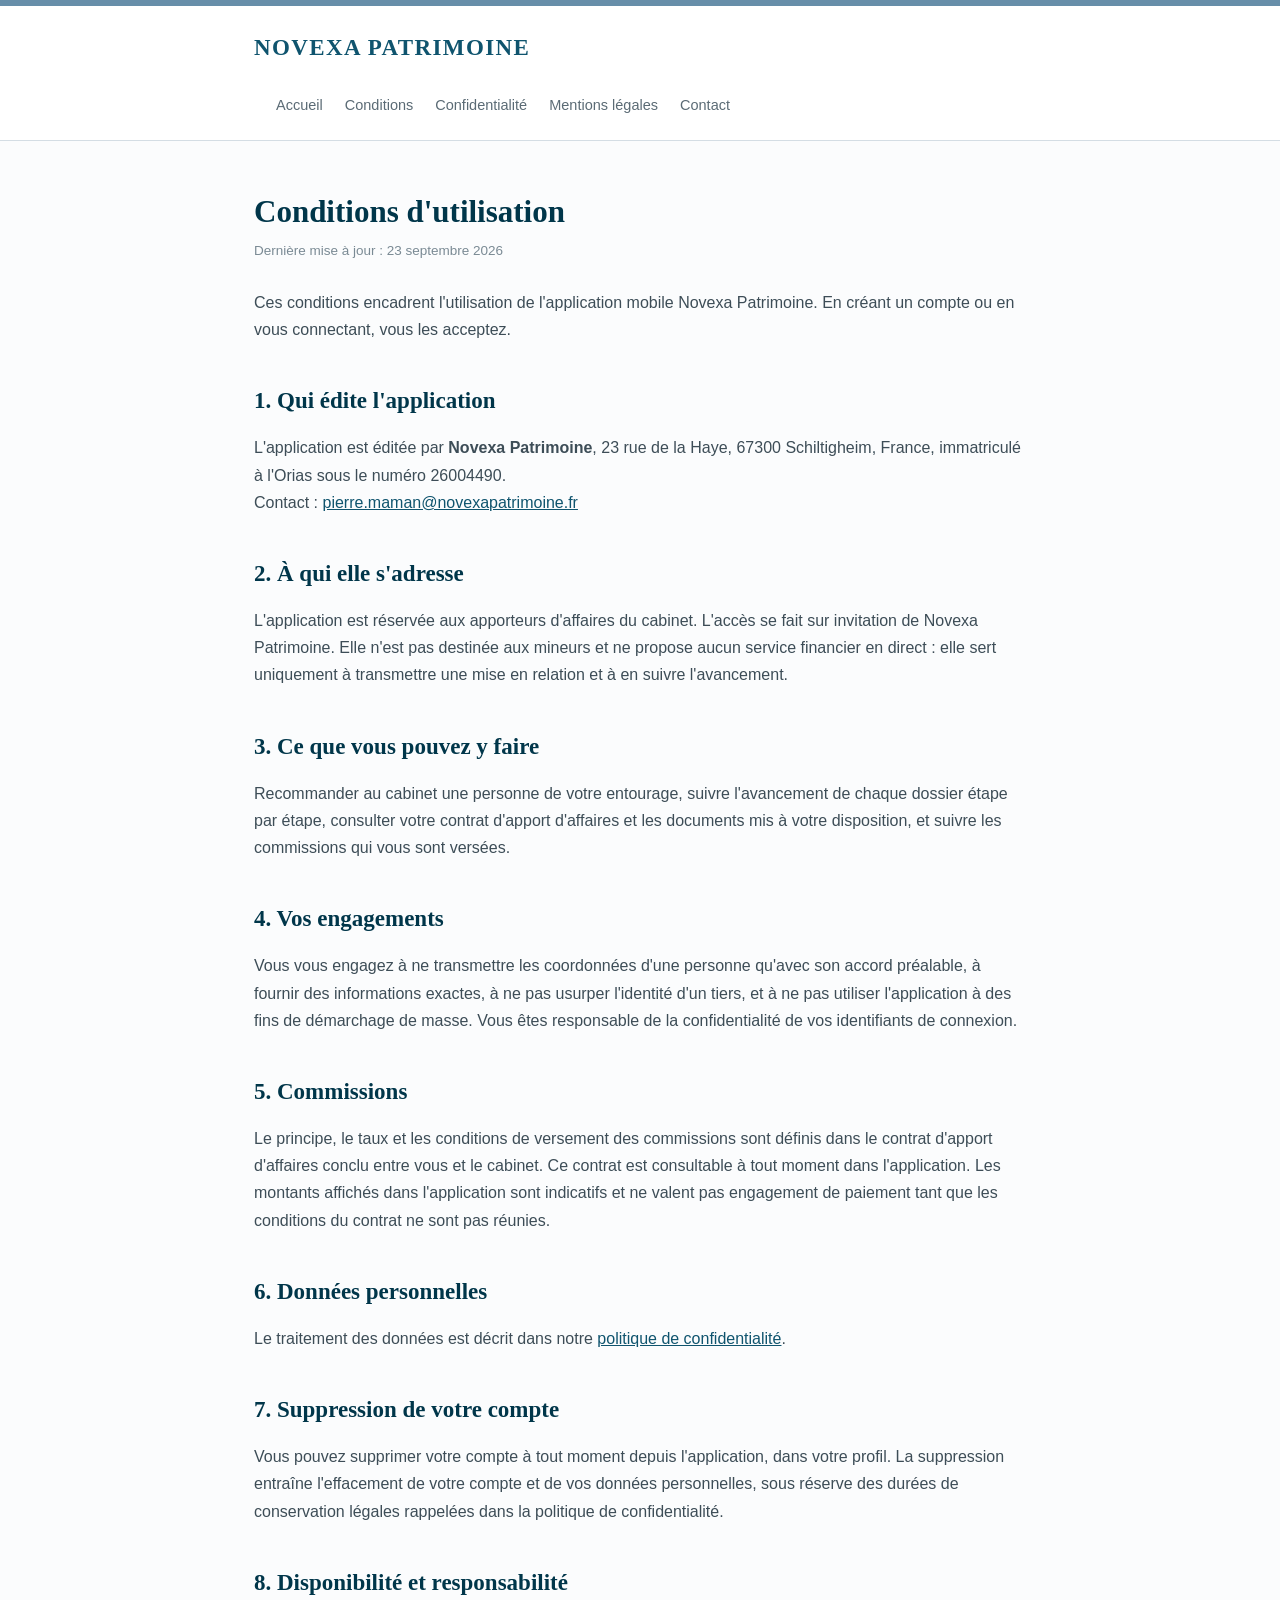
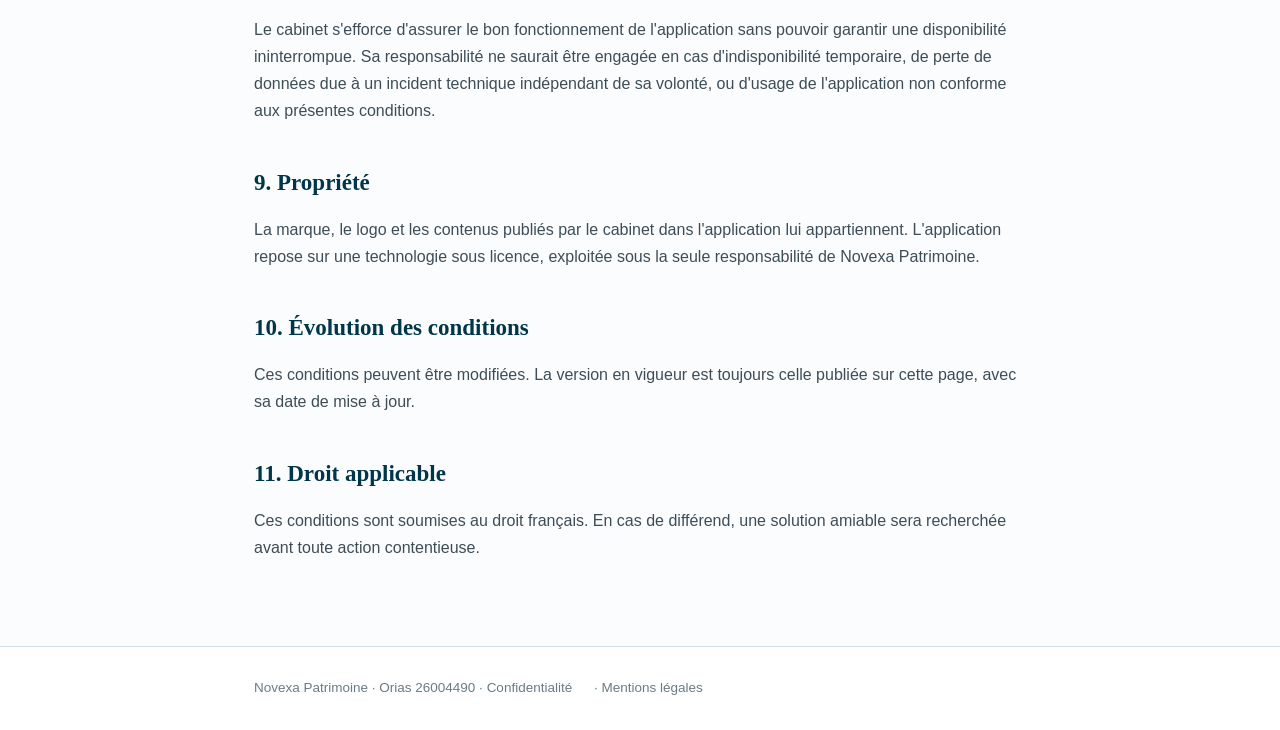
==== conditions.html @ 18efd418 "Conditions d'utilisation de l'application Novexa Apple ouvre les liens legaux pendant la relecture :" ====
<!doctype html><html lang="fr"><head><meta charset="utf-8">
<meta name="viewport" content="width=device-width,initial-scale=1">
<title>Conditions d'utilisation · Novexa Patrimoine</title>
<meta name="description" content="Conditions d'utilisation de l'application mobile Novexa Patrimoine, réservée aux apporteurs d'affaires du cabinet.">
<link rel="stylesheet" href="style.css"></head><body>
<div class="bandeau"></div>
<header><div class="dedans"><nav>
<a class="marque" href="/">NOVEXA PATRIMOINE</a>
<div><a class="lien" href="/">Accueil</a><a class="lien" href="/conditions.html">Conditions</a><a class="lien" href="/confidentialite.html">Confidentialité</a><a class="lien" href="/mentions-legales.html">Mentions légales</a><a class="lien" href="/contact.html">Contact</a></div>
</nav></div></header>
<div class="dedans"><main>
<h1 style="font-size:31px;margin:44px 0 8px">Conditions d'utilisation</h1>
<p class="maj">Dernière mise à jour : 23 septembre 2026</p>

<p>Ces conditions encadrent l'utilisation de l'application mobile Novexa Patrimoine. En créant un compte ou en vous connectant, vous les acceptez.</p>

<h2>1. Qui édite l'application</h2>
<p>L'application est éditée par <strong>Novexa Patrimoine</strong>, 23 rue de la Haye, 67300 Schiltigheim, France, immatriculé à l'Orias sous le numéro 26004490.<br>
Contact : <a href="mailto:pierre.maman@novexapatrimoine.fr">pierre.maman@novexapatrimoine.fr</a></p>

<h2>2. À qui elle s'adresse</h2>
<p>L'application est réservée aux apporteurs d'affaires du cabinet. L'accès se fait sur invitation de Novexa Patrimoine. Elle n'est pas destinée aux mineurs et ne propose aucun service financier en direct : elle sert uniquement à transmettre une mise en relation et à en suivre l'avancement.</p>

<h2>3. Ce que vous pouvez y faire</h2>
<p>Recommander au cabinet une personne de votre entourage, suivre l'avancement de chaque dossier étape par étape, consulter votre contrat d'apport d'affaires et les documents mis à votre disposition, et suivre les commissions qui vous sont versées.</p>

<h2>4. Vos engagements</h2>
<p>Vous vous engagez à ne transmettre les coordonnées d'une personne qu'avec son accord préalable, à fournir des informations exactes, à ne pas usurper l'identité d'un tiers, et à ne pas utiliser l'application à des fins de démarchage de masse. Vous êtes responsable de la confidentialité de vos identifiants de connexion.</p>

<h2>5. Commissions</h2>
<p>Le principe, le taux et les conditions de versement des commissions sont définis dans le contrat d'apport d'affaires conclu entre vous et le cabinet. Ce contrat est consultable à tout moment dans l'application. Les montants affichés dans l'application sont indicatifs et ne valent pas engagement de paiement tant que les conditions du contrat ne sont pas réunies.</p>

<h2>6. Données personnelles</h2>
<p>Le traitement des données est décrit dans notre <a href="/confidentialite.html">politique de confidentialité</a>.</p>

<h2>7. Suppression de votre compte</h2>
<p>Vous pouvez supprimer votre compte à tout moment depuis l'application, dans votre profil. La suppression entraîne l'effacement de votre compte et de vos données personnelles, sous réserve des durées de conservation légales rappelées dans la politique de confidentialité.</p>

<h2>8. Disponibilité et responsabilité</h2>
<p>Le cabinet s'efforce d'assurer le bon fonctionnement de l'application sans pouvoir garantir une disponibilité ininterrompue. Sa responsabilité ne saurait être engagée en cas d'indisponibilité temporaire, de perte de données due à un incident technique indépendant de sa volonté, ou d'usage de l'application non conforme aux présentes conditions.</p>

<h2>9. Propriété</h2>
<p>La marque, le logo et les contenus publiés par le cabinet dans l'application lui appartiennent. L'application repose sur une technologie sous licence, exploitée sous la seule responsabilité de Novexa Patrimoine.</p>

<h2>10. Évolution des conditions</h2>
<p>Ces conditions peuvent être modifiées. La version en vigueur est toujours celle publiée sur cette page, avec sa date de mise à jour.</p>

<h2>11. Droit applicable</h2>
<p>Ces conditions sont soumises au droit français. En cas de différend, une solution amiable sera recherchée avant toute action contentieuse.</p>

</main></div>
<footer><div class="dedans">Novexa Patrimoine · Orias 26004490 · <a href="/confidentialite.html">Confidentialité</a> · <a href="/mentions-legales.html">Mentions légales</a></div></footer>
</body></html>
---- style.css ----
:root{
  --nuit:#00364a; --marque:#0f546e; --moyen:#678ea9;
  --clair:#a9bdcb; --pale:#d4dde4; --sauge:#83a79e; --papier:#fbfcfd;
}
*{box-sizing:border-box;margin:0;padding:0}
body{
  font:16px/1.7 -apple-system,BlinkMacSystemFont,"Segoe UI",Roboto,Helvetica,Arial,sans-serif;
  color:#1f2d35;background:var(--papier);-webkit-font-smoothing:antialiased;
}
.bandeau{height:6px;background:var(--moyen)}
header{background:#fff;border-bottom:1px solid var(--pale)}
.dedans{max-width:820px;margin:0 auto;padding:0 24px}
nav{display:flex;align-items:center;justify-content:space-between;gap:24px;padding:22px 0;flex-wrap:wrap}
.marque{font-family:Georgia,"Times New Roman",serif;font-size:23px;letter-spacing:.06em;
  color:var(--marque);text-decoration:none;font-weight:600}
nav a.lien{color:#5b6b75;text-decoration:none;font-size:14.5px;margin-left:22px}
nav a.lien:hover{color:var(--marque)}
.heros{padding:78px 0 62px;text-align:center}
h1{font-family:Georgia,"Times New Roman",serif;font-size:40px;line-height:1.25;
  color:var(--nuit);font-weight:600;margin-bottom:18px}
.chapo{font-size:18px;color:#4a5c67;max-width:600px;margin:0 auto}
main{padding:8px 0 72px}
h2{font-family:Georgia,serif;font-size:23px;color:var(--nuit);margin:38px 0 14px;font-weight:600}
h3{font-size:16.5px;color:var(--marque);margin:24px 0 8px;font-weight:600}
p,li{color:#3d4d57;margin-bottom:13px}
ul{padding-left:22px}
a{color:var(--marque)}
.carte{background:#fff;border:1px solid var(--pale);border-radius:12px;padding:26px 28px;margin:26px 0}
.jalon{display:inline-block;background:var(--marque);color:#fff;text-decoration:none;
  padding:13px 26px;border-radius:9px;font-weight:600;font-size:15px;margin-top:10px}
.grille{display:grid;grid-template-columns:repeat(auto-fit,minmax(220px,1fr));gap:18px;margin-top:34px}
.grille div{background:#fff;border:1px solid var(--pale);border-radius:12px;padding:22px}
.grille strong{display:block;color:var(--nuit);margin-bottom:6px;font-size:15.5px}
.grille p{font-size:14.5px;margin:0;color:#5b6b75}
table{width:100%;border-collapse:collapse;margin:14px 0 22px;font-size:14.5px}
th,td{text-align:left;padding:11px 12px;border-bottom:1px solid var(--pale);vertical-align:top}
th{color:var(--nuit);font-weight:600;background:#f4f7f9}
footer{border-top:1px solid var(--pale);background:#fff;padding:30px 0;font-size:13.5px;color:#6b7b85}
footer a{color:#6b7b85;text-decoration:none;margin-right:18px}
footer a:hover{color:var(--marque)}
.maj{font-size:13.5px;color:#7a8a94;margin-bottom:26px}
@media(max-width:620px){h1{font-size:31px}.heros{padding:52px 0 40px}nav a.lien{margin:0 16px 0 0}}
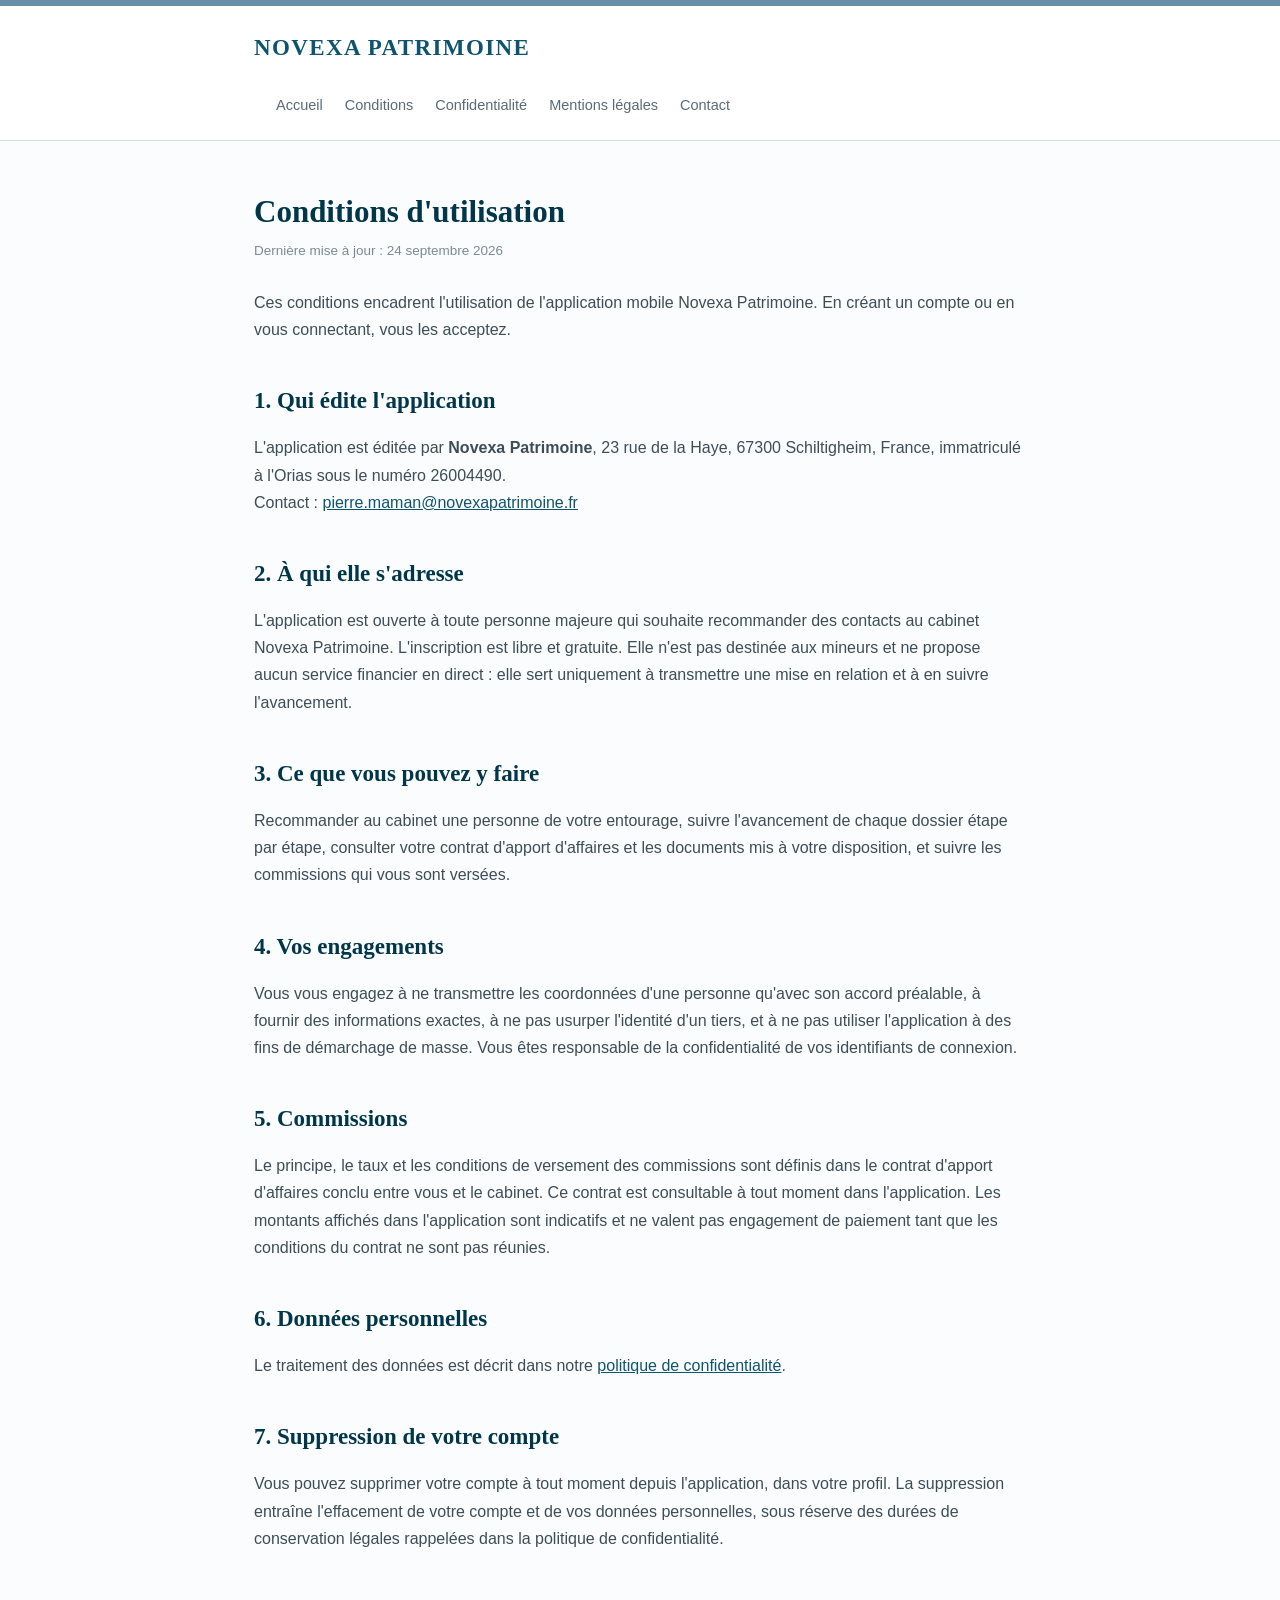
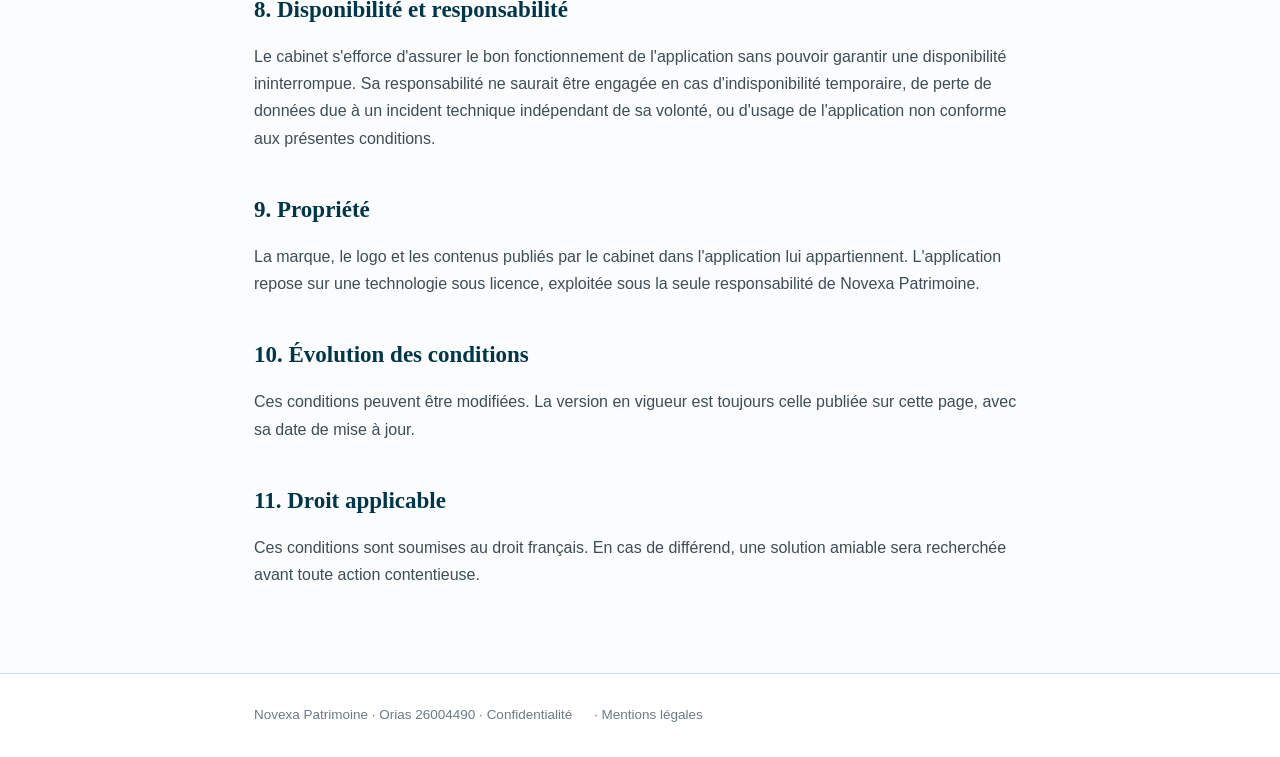
==== commit 6d356544: "Conditions : inscription libre et gratuite (l'app n'est pas sur invitation) Co-Authored-By: Claude O" ====
--- a/conditions.html
+++ b/conditions.html
@@ -10,7 +10,7 @@
 </nav></div></header>
 <div class="dedans"><main>
 <h1 style="font-size:31px;margin:44px 0 8px">Conditions d'utilisation</h1>
-<p class="maj">Dernière mise à jour : 23 septembre 2026</p>
+<p class="maj">Dernière mise à jour : 24 septembre 2026</p>
 
 <p>Ces conditions encadrent l'utilisation de l'application mobile Novexa Patrimoine. En créant un compte ou en vous connectant, vous les acceptez.</p>
 
@@ -19,7 +19,7 @@
 Contact : <a href="mailto:pierre.maman@novexapatrimoine.fr">pierre.maman@novexapatrimoine.fr</a></p>
 
 <h2>2. À qui elle s'adresse</h2>
-<p>L'application est réservée aux apporteurs d'affaires du cabinet. L'accès se fait sur invitation de Novexa Patrimoine. Elle n'est pas destinée aux mineurs et ne propose aucun service financier en direct : elle sert uniquement à transmettre une mise en relation et à en suivre l'avancement.</p>
+<p>L'application est ouverte à toute personne majeure qui souhaite recommander des contacts au cabinet Novexa Patrimoine. L'inscription est libre et gratuite. Elle n'est pas destinée aux mineurs et ne propose aucun service financier en direct : elle sert uniquement à transmettre une mise en relation et à en suivre l'avancement.</p>
 
 <h2>3. Ce que vous pouvez y faire</h2>
 <p>Recommander au cabinet une personne de votre entourage, suivre l'avancement de chaque dossier étape par étape, consulter votre contrat d'apport d'affaires et les documents mis à votre disposition, et suivre les commissions qui vous sont versées.</p>
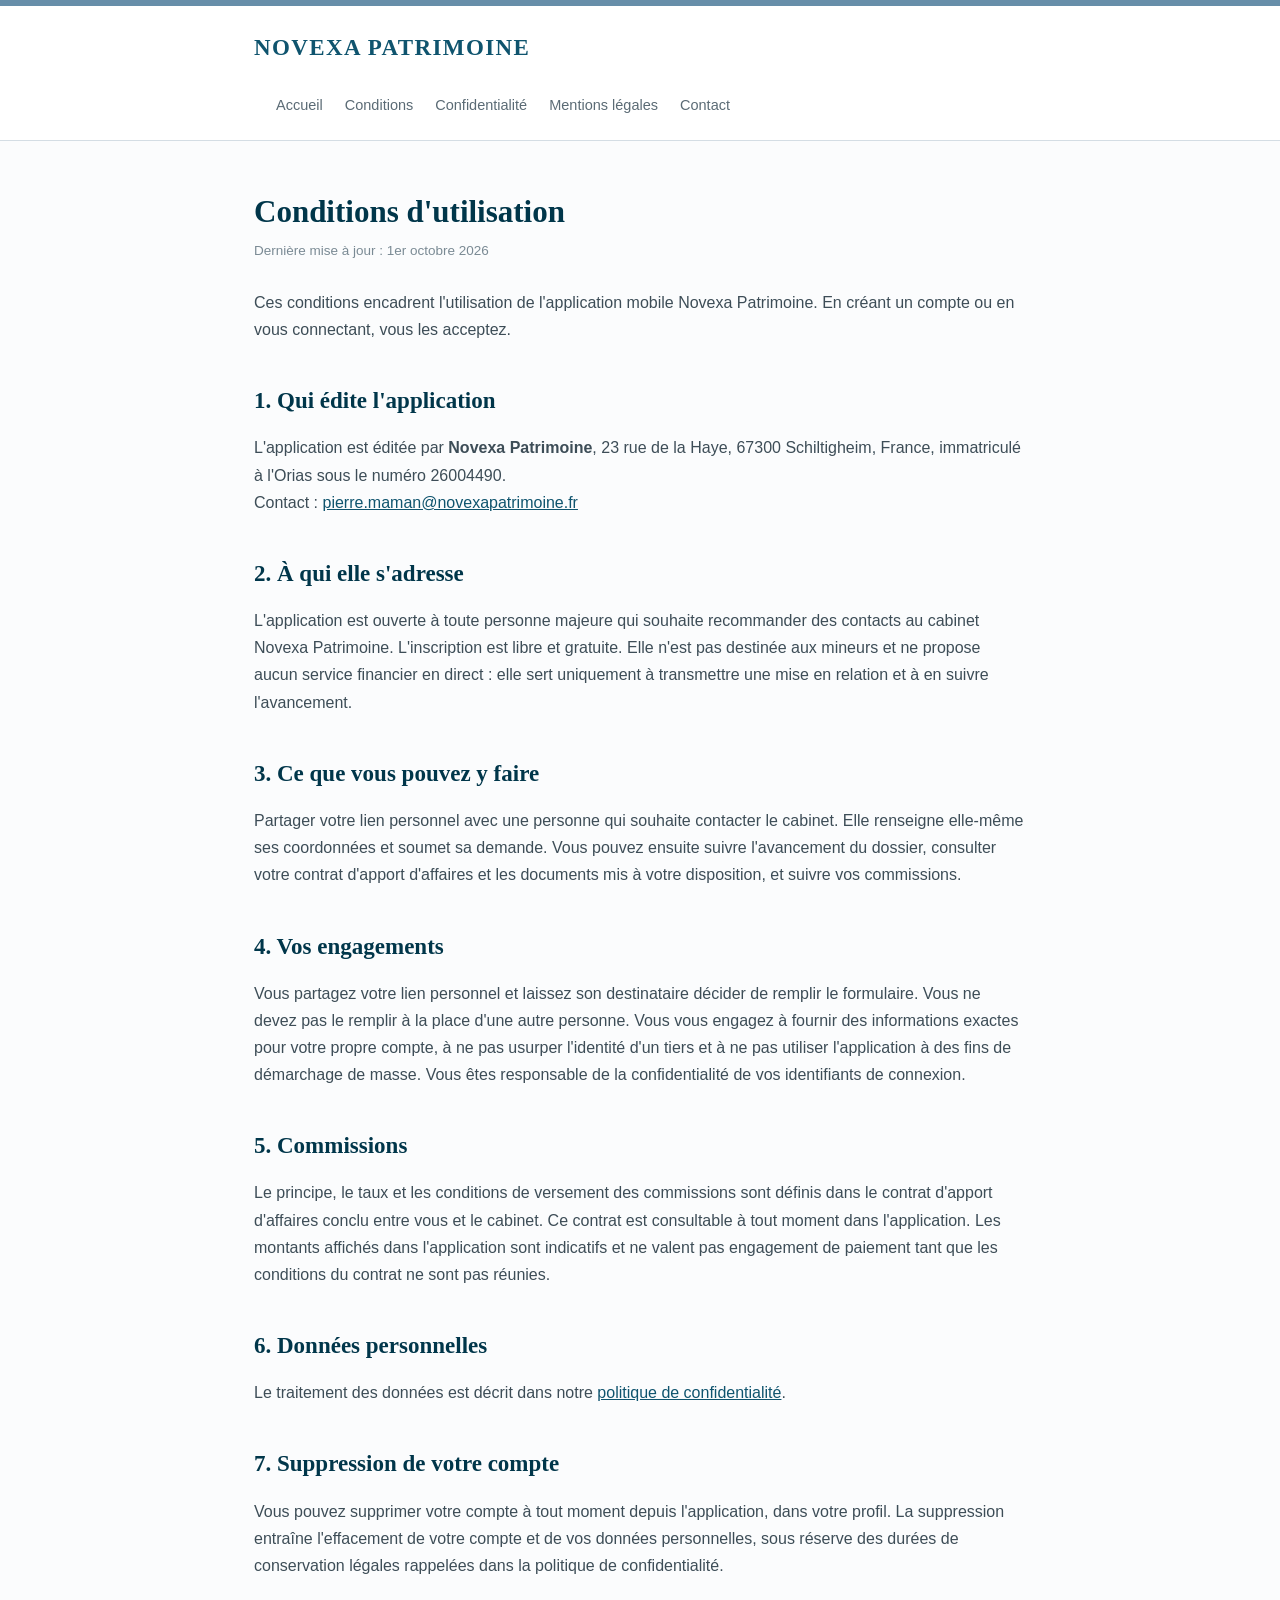
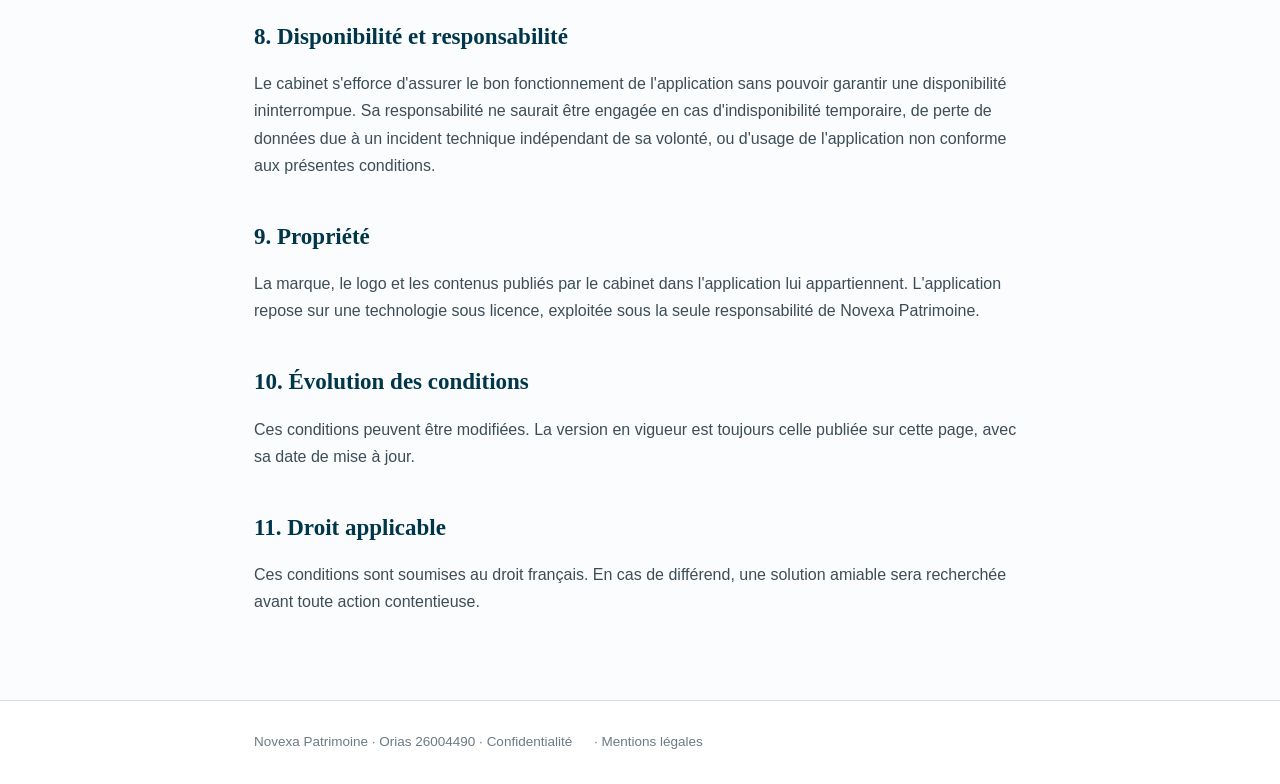
==== commit 8183d7e2: "Align Novexa privacy pages with recipient-submitted contact requests" ====
--- a/conditions.html
+++ b/conditions.html
@@ -10,7 +10,7 @@
 </nav></div></header>
 <div class="dedans"><main>
 <h1 style="font-size:31px;margin:44px 0 8px">Conditions d'utilisation</h1>
-<p class="maj">Dernière mise à jour : 24 septembre 2026</p>
+<p class="maj">Dernière mise à jour : 1er octobre 2026</p>
 
 <p>Ces conditions encadrent l'utilisation de l'application mobile Novexa Patrimoine. En créant un compte ou en vous connectant, vous les acceptez.</p>
 
@@ -22,10 +22,10 @@
 <p>L'application est ouverte à toute personne majeure qui souhaite recommander des contacts au cabinet Novexa Patrimoine. L'inscription est libre et gratuite. Elle n'est pas destinée aux mineurs et ne propose aucun service financier en direct : elle sert uniquement à transmettre une mise en relation et à en suivre l'avancement.</p>
 
 <h2>3. Ce que vous pouvez y faire</h2>
-<p>Recommander au cabinet une personne de votre entourage, suivre l'avancement de chaque dossier étape par étape, consulter votre contrat d'apport d'affaires et les documents mis à votre disposition, et suivre les commissions qui vous sont versées.</p>
+<p>Partager votre lien personnel avec une personne qui souhaite contacter le cabinet. Elle renseigne elle-même ses coordonnées et soumet sa demande. Vous pouvez ensuite suivre l'avancement du dossier, consulter votre contrat d'apport d'affaires et les documents mis à votre disposition, et suivre vos commissions.</p>
 
 <h2>4. Vos engagements</h2>
-<p>Vous vous engagez à ne transmettre les coordonnées d'une personne qu'avec son accord préalable, à fournir des informations exactes, à ne pas usurper l'identité d'un tiers, et à ne pas utiliser l'application à des fins de démarchage de masse. Vous êtes responsable de la confidentialité de vos identifiants de connexion.</p>
+<p>Vous partagez votre lien personnel et laissez son destinataire décider de remplir le formulaire. Vous ne devez pas le remplir à la place d'une autre personne. Vous vous engagez à fournir des informations exactes pour votre propre compte, à ne pas usurper l'identité d'un tiers et à ne pas utiliser l'application à des fins de démarchage de masse. Vous êtes responsable de la confidentialité de vos identifiants de connexion.</p>
 
 <h2>5. Commissions</h2>
 <p>Le principe, le taux et les conditions de versement des commissions sont définis dans le contrat d'apport d'affaires conclu entre vous et le cabinet. Ce contrat est consultable à tout moment dans l'application. Les montants affichés dans l'application sont indicatifs et ne valent pas engagement de paiement tant que les conditions du contrat ne sont pas réunies.</p>
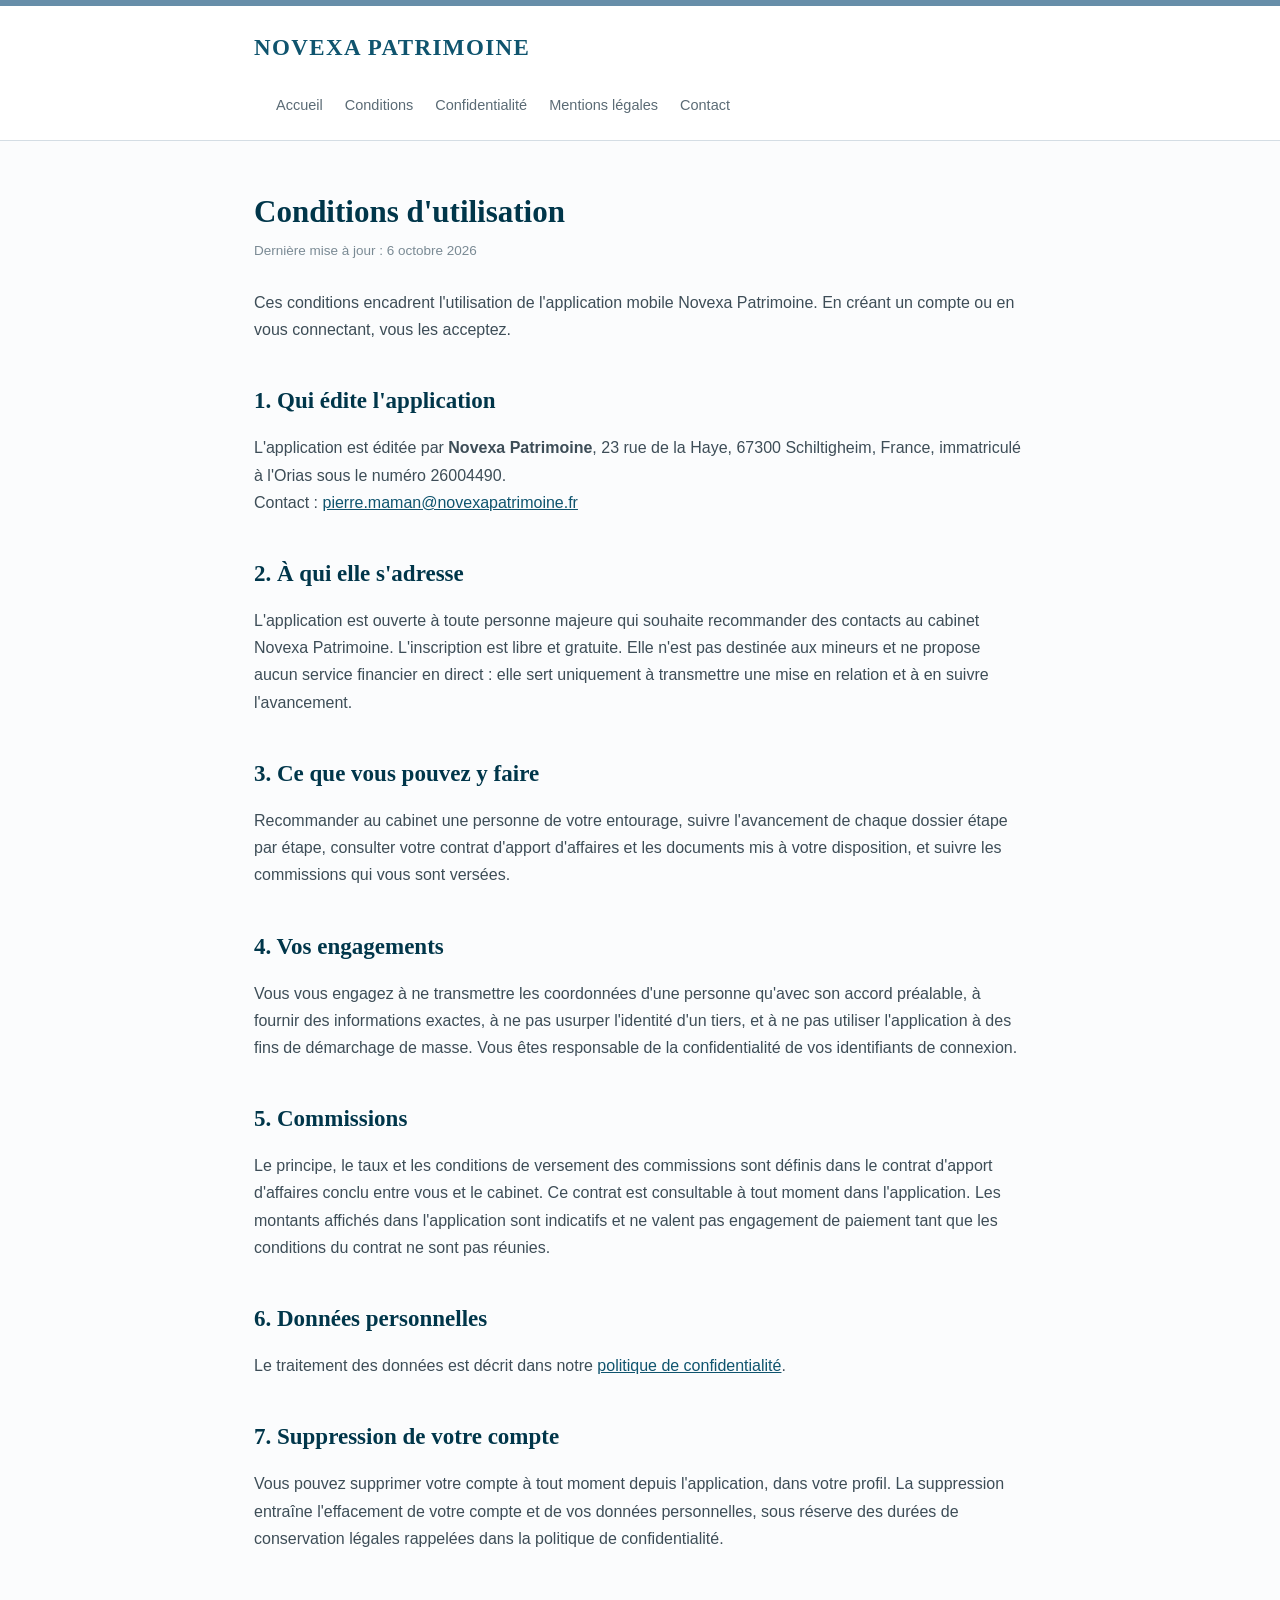
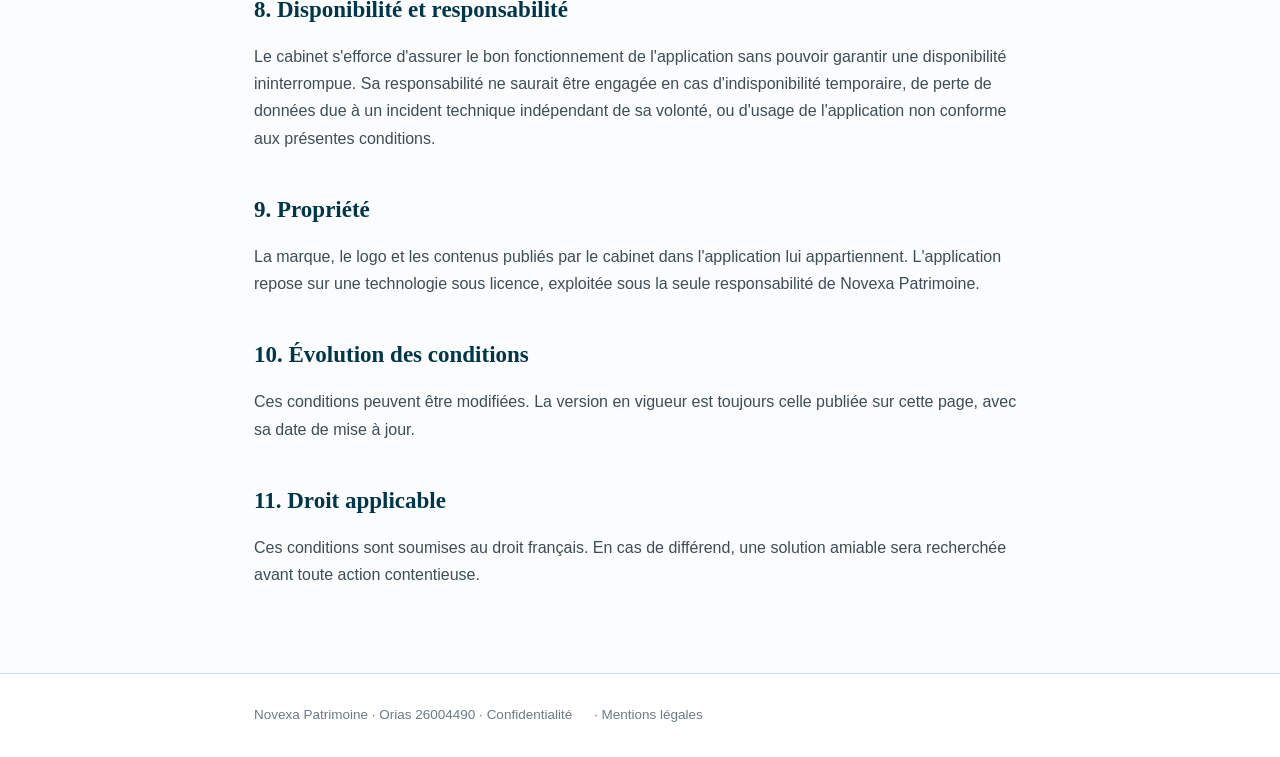
==== commit c57dc38c: "Pages légales : l'apporteur peut saisir ou importer un contact avec son accord Co-Authored-By: Claud" ====
--- a/conditions.html
+++ b/conditions.html
@@ -10,7 +10,7 @@
 </nav></div></header>
 <div class="dedans"><main>
 <h1 style="font-size:31px;margin:44px 0 8px">Conditions d'utilisation</h1>
-<p class="maj">Dernière mise à jour : 1er octobre 2026</p>
+<p class="maj">Dernière mise à jour : 6 octobre 2026</p>
 
 <p>Ces conditions encadrent l'utilisation de l'application mobile Novexa Patrimoine. En créant un compte ou en vous connectant, vous les acceptez.</p>
 
@@ -22,10 +22,10 @@
 <p>L'application est ouverte à toute personne majeure qui souhaite recommander des contacts au cabinet Novexa Patrimoine. L'inscription est libre et gratuite. Elle n'est pas destinée aux mineurs et ne propose aucun service financier en direct : elle sert uniquement à transmettre une mise en relation et à en suivre l'avancement.</p>
 
 <h2>3. Ce que vous pouvez y faire</h2>
-<p>Partager votre lien personnel avec une personne qui souhaite contacter le cabinet. Elle renseigne elle-même ses coordonnées et soumet sa demande. Vous pouvez ensuite suivre l'avancement du dossier, consulter votre contrat d'apport d'affaires et les documents mis à votre disposition, et suivre vos commissions.</p>
+<p>Recommander au cabinet une personne de votre entourage, suivre l'avancement de chaque dossier étape par étape, consulter votre contrat d'apport d'affaires et les documents mis à votre disposition, et suivre les commissions qui vous sont versées.</p>
 
 <h2>4. Vos engagements</h2>
-<p>Vous partagez votre lien personnel et laissez son destinataire décider de remplir le formulaire. Vous ne devez pas le remplir à la place d'une autre personne. Vous vous engagez à fournir des informations exactes pour votre propre compte, à ne pas usurper l'identité d'un tiers et à ne pas utiliser l'application à des fins de démarchage de masse. Vous êtes responsable de la confidentialité de vos identifiants de connexion.</p>
+<p>Vous vous engagez à ne transmettre les coordonnées d'une personne qu'avec son accord préalable, à fournir des informations exactes, à ne pas usurper l'identité d'un tiers, et à ne pas utiliser l'application à des fins de démarchage de masse. Vous êtes responsable de la confidentialité de vos identifiants de connexion.</p>
 
 <h2>5. Commissions</h2>
 <p>Le principe, le taux et les conditions de versement des commissions sont définis dans le contrat d'apport d'affaires conclu entre vous et le cabinet. Ce contrat est consultable à tout moment dans l'application. Les montants affichés dans l'application sont indicatifs et ne valent pas engagement de paiement tant que les conditions du contrat ne sont pas réunies.</p>
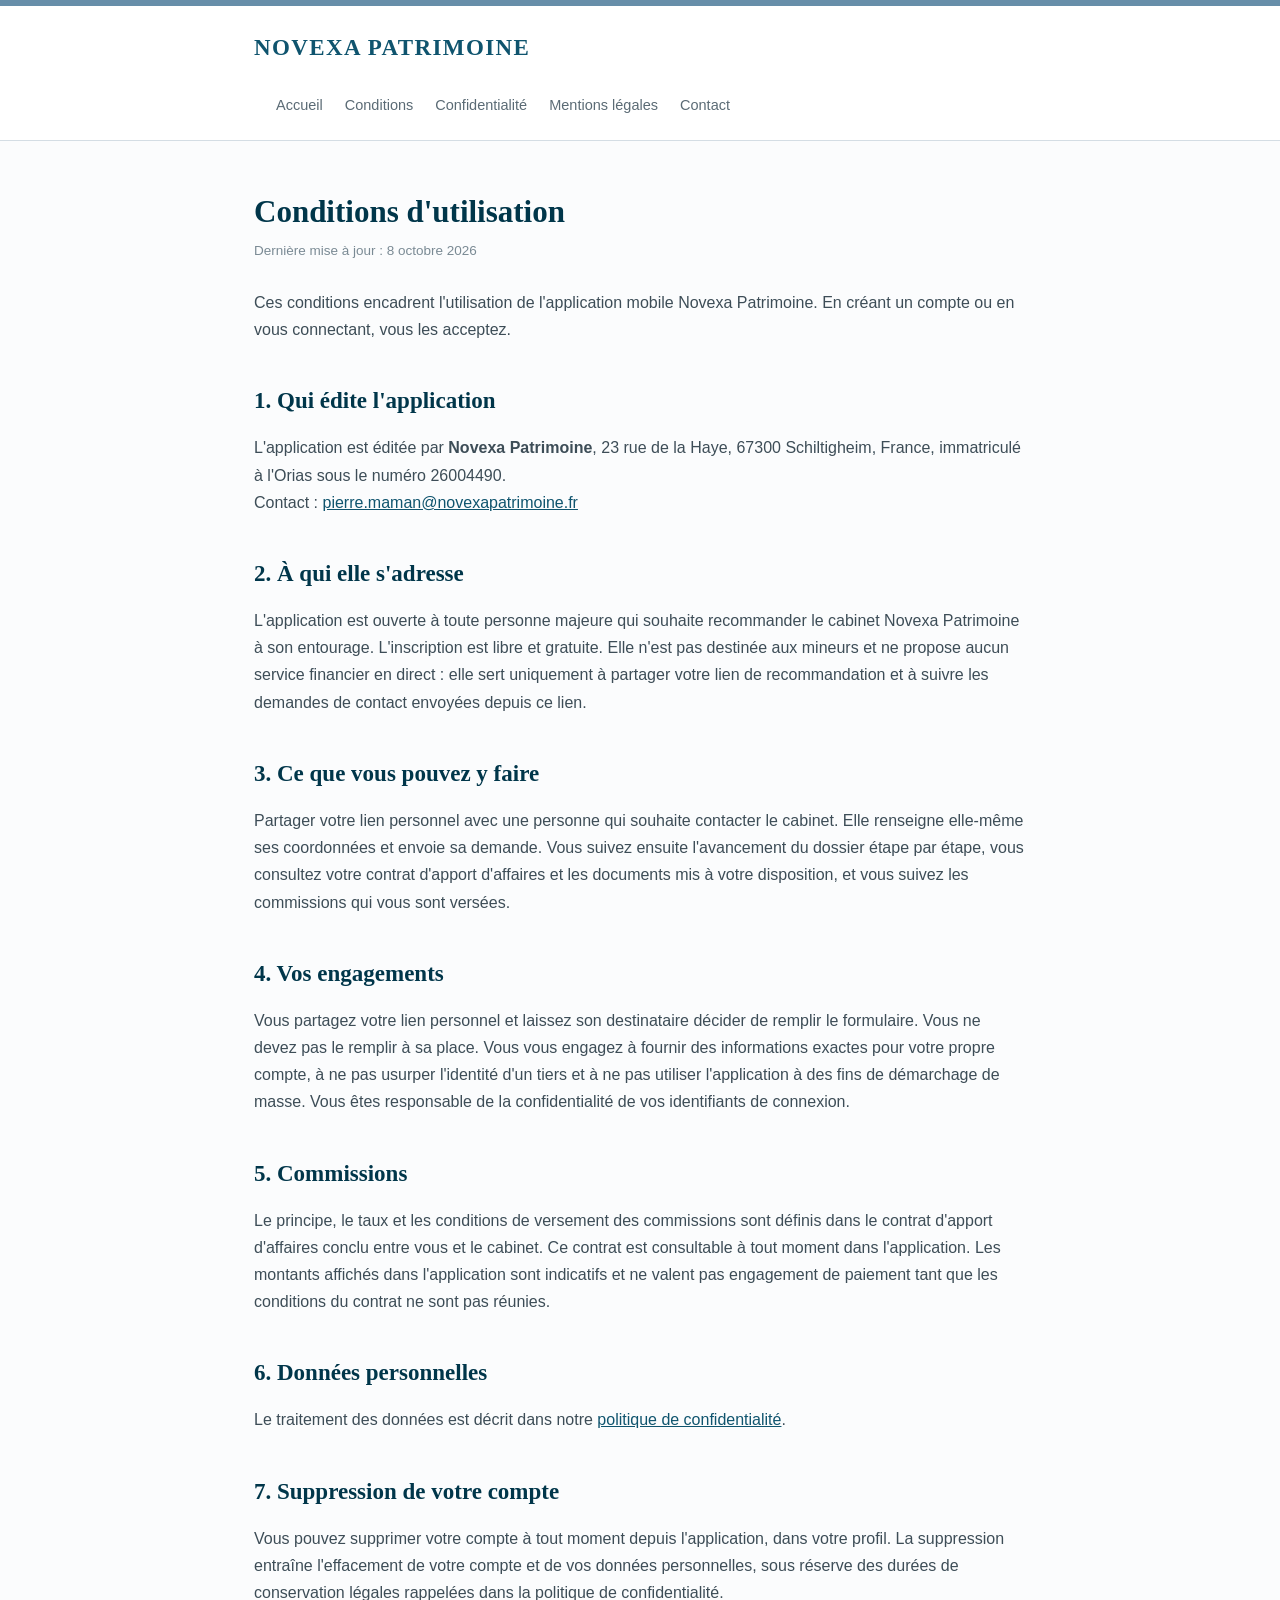
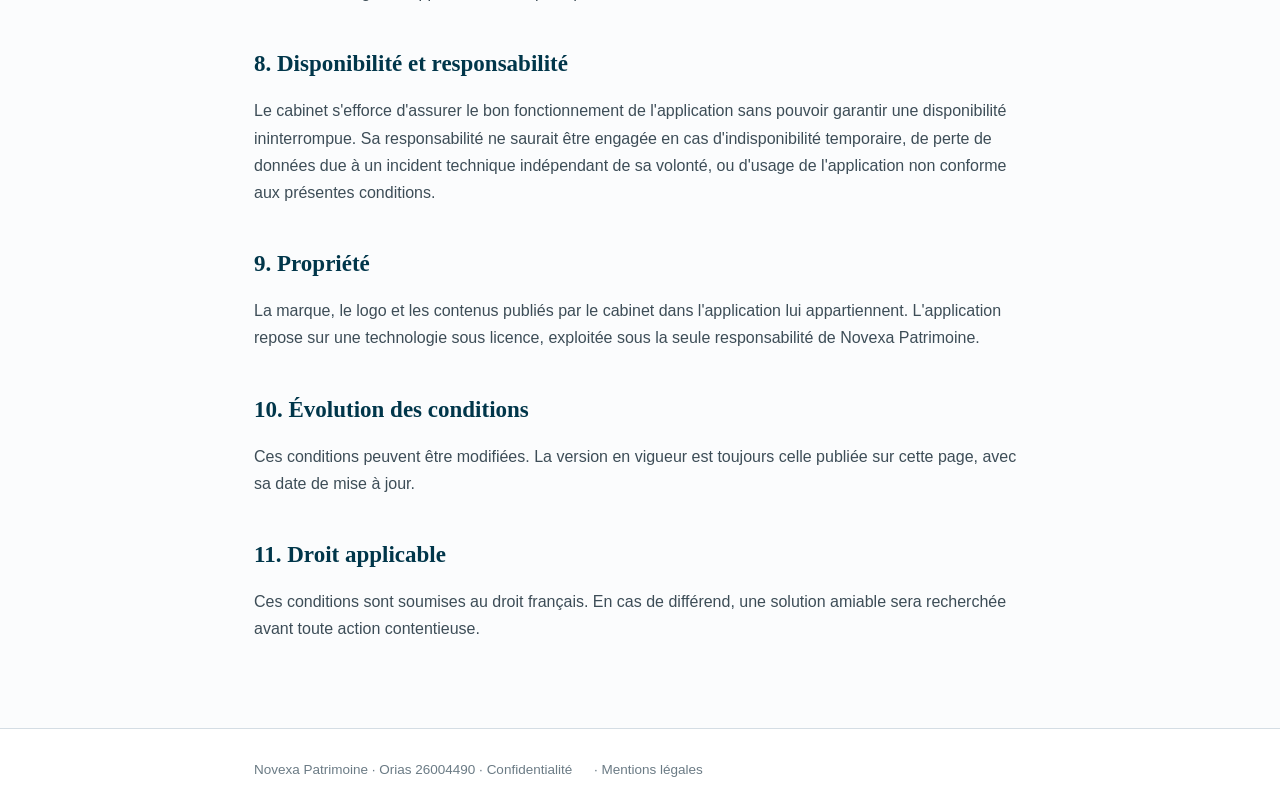
==== commit 56718d41: "Pages légales : lien seul, la personne remplit elle-même sa demande (build iOS 172) Co-Authored-By: " ====
--- a/conditions.html
+++ b/conditions.html
@@ -1,7 +1,7 @@
 <!doctype html><html lang="fr"><head><meta charset="utf-8">
 <meta name="viewport" content="width=device-width,initial-scale=1">
 <title>Conditions d'utilisation · Novexa Patrimoine</title>
-<meta name="description" content="Conditions d'utilisation de l'application mobile Novexa Patrimoine, réservée aux apporteurs d'affaires du cabinet.">
+<meta name="description" content="Conditions d'utilisation de l'application mobile Novexa Patrimoine, destinée aux apporteurs d'affaires du cabinet.">
 <link rel="stylesheet" href="style.css"></head><body>
 <div class="bandeau"></div>
 <header><div class="dedans"><nav>
@@ -10,7 +10,7 @@
 </nav></div></header>
 <div class="dedans"><main>
 <h1 style="font-size:31px;margin:44px 0 8px">Conditions d'utilisation</h1>
-<p class="maj">Dernière mise à jour : 6 octobre 2026</p>
+<p class="maj">Dernière mise à jour : 8 octobre 2026</p>
 
 <p>Ces conditions encadrent l'utilisation de l'application mobile Novexa Patrimoine. En créant un compte ou en vous connectant, vous les acceptez.</p>
 
@@ -19,13 +19,13 @@
 Contact : <a href="mailto:pierre.maman@novexapatrimoine.fr">pierre.maman@novexapatrimoine.fr</a></p>
 
 <h2>2. À qui elle s'adresse</h2>
-<p>L'application est ouverte à toute personne majeure qui souhaite recommander des contacts au cabinet Novexa Patrimoine. L'inscription est libre et gratuite. Elle n'est pas destinée aux mineurs et ne propose aucun service financier en direct : elle sert uniquement à transmettre une mise en relation et à en suivre l'avancement.</p>
+<p>L'application est ouverte à toute personne majeure qui souhaite recommander le cabinet Novexa Patrimoine à son entourage. L'inscription est libre et gratuite. Elle n'est pas destinée aux mineurs et ne propose aucun service financier en direct : elle sert uniquement à partager votre lien de recommandation et à suivre les demandes de contact envoyées depuis ce lien.</p>
 
 <h2>3. Ce que vous pouvez y faire</h2>
-<p>Recommander au cabinet une personne de votre entourage, suivre l'avancement de chaque dossier étape par étape, consulter votre contrat d'apport d'affaires et les documents mis à votre disposition, et suivre les commissions qui vous sont versées.</p>
+<p>Partager votre lien personnel avec une personne qui souhaite contacter le cabinet. Elle renseigne elle-même ses coordonnées et envoie sa demande. Vous suivez ensuite l'avancement du dossier étape par étape, vous consultez votre contrat d'apport d'affaires et les documents mis à votre disposition, et vous suivez les commissions qui vous sont versées.</p>
 
 <h2>4. Vos engagements</h2>
-<p>Vous vous engagez à ne transmettre les coordonnées d'une personne qu'avec son accord préalable, à fournir des informations exactes, à ne pas usurper l'identité d'un tiers, et à ne pas utiliser l'application à des fins de démarchage de masse. Vous êtes responsable de la confidentialité de vos identifiants de connexion.</p>
+<p>Vous partagez votre lien personnel et laissez son destinataire décider de remplir le formulaire. Vous ne devez pas le remplir à sa place. Vous vous engagez à fournir des informations exactes pour votre propre compte, à ne pas usurper l'identité d'un tiers et à ne pas utiliser l'application à des fins de démarchage de masse. Vous êtes responsable de la confidentialité de vos identifiants de connexion.</p>
 
 <h2>5. Commissions</h2>
 <p>Le principe, le taux et les conditions de versement des commissions sont définis dans le contrat d'apport d'affaires conclu entre vous et le cabinet. Ce contrat est consultable à tout moment dans l'application. Les montants affichés dans l'application sont indicatifs et ne valent pas engagement de paiement tant que les conditions du contrat ne sont pas réunies.</p>
